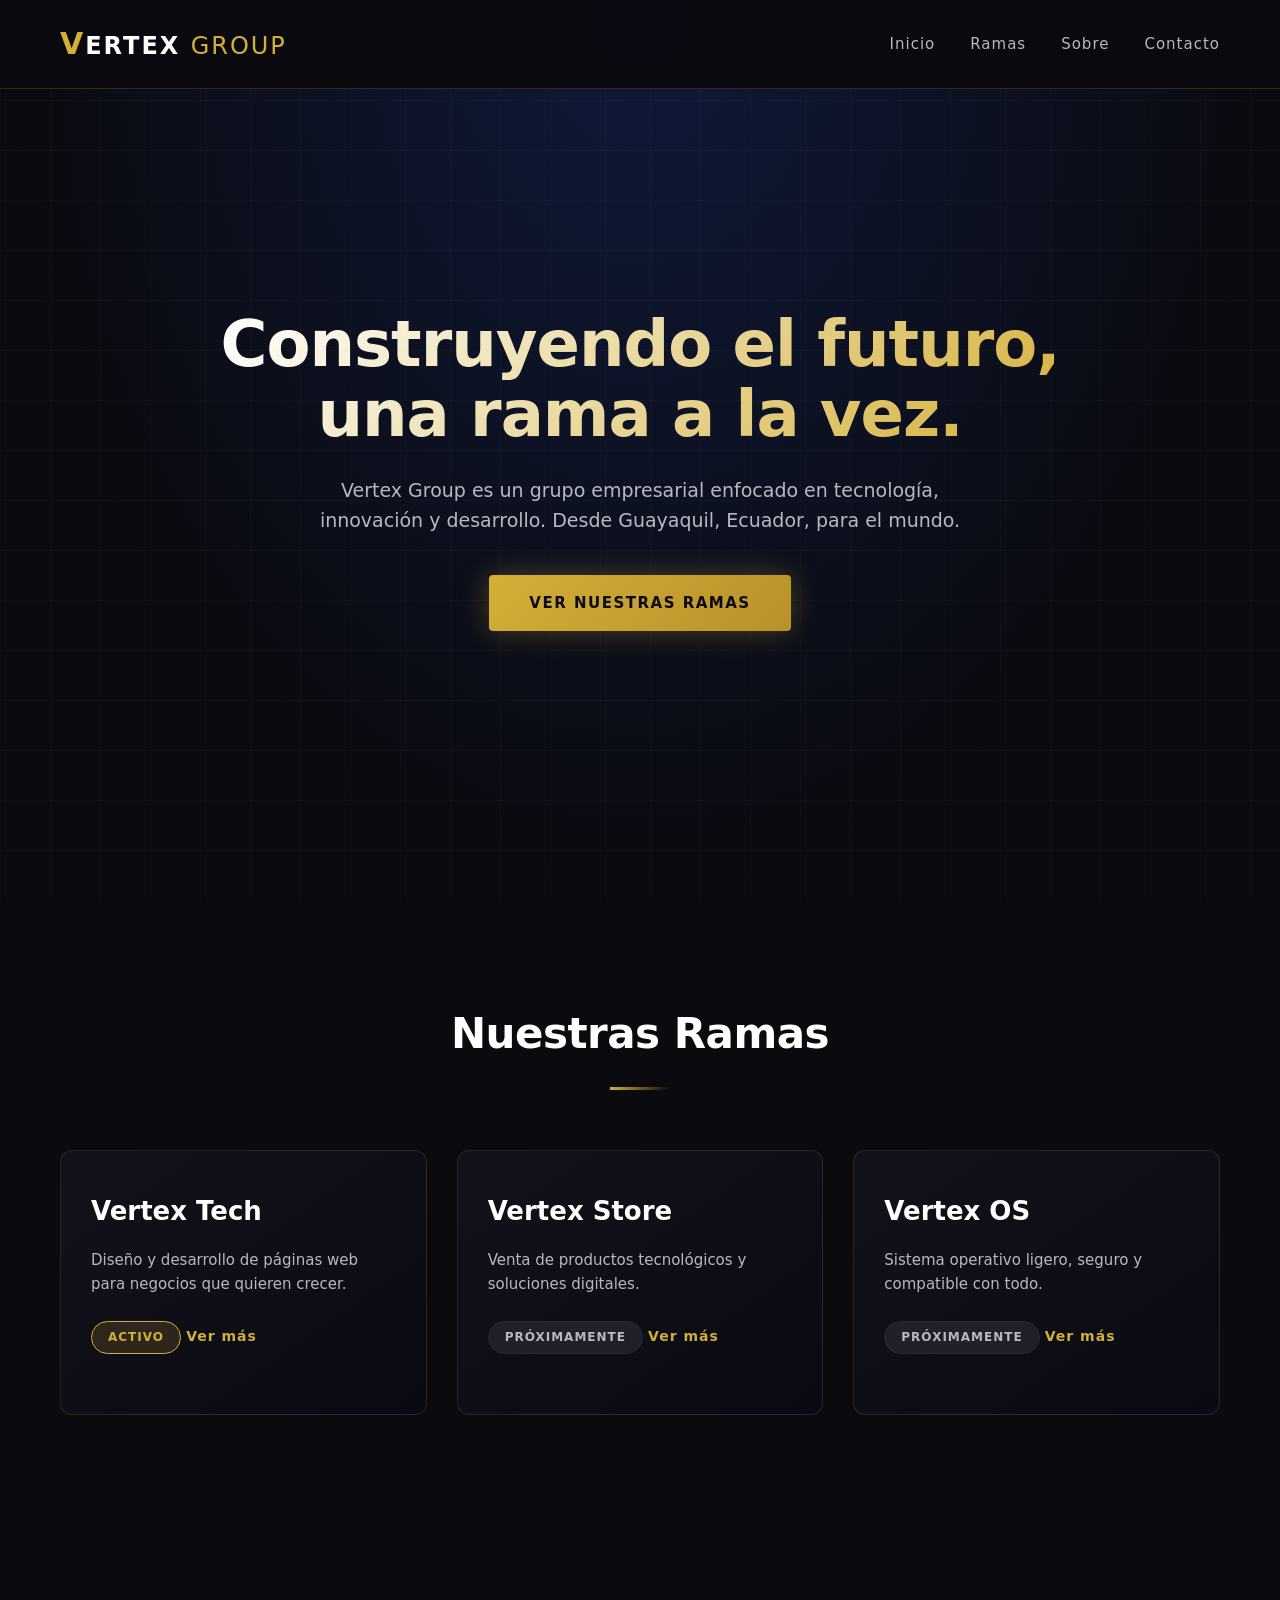
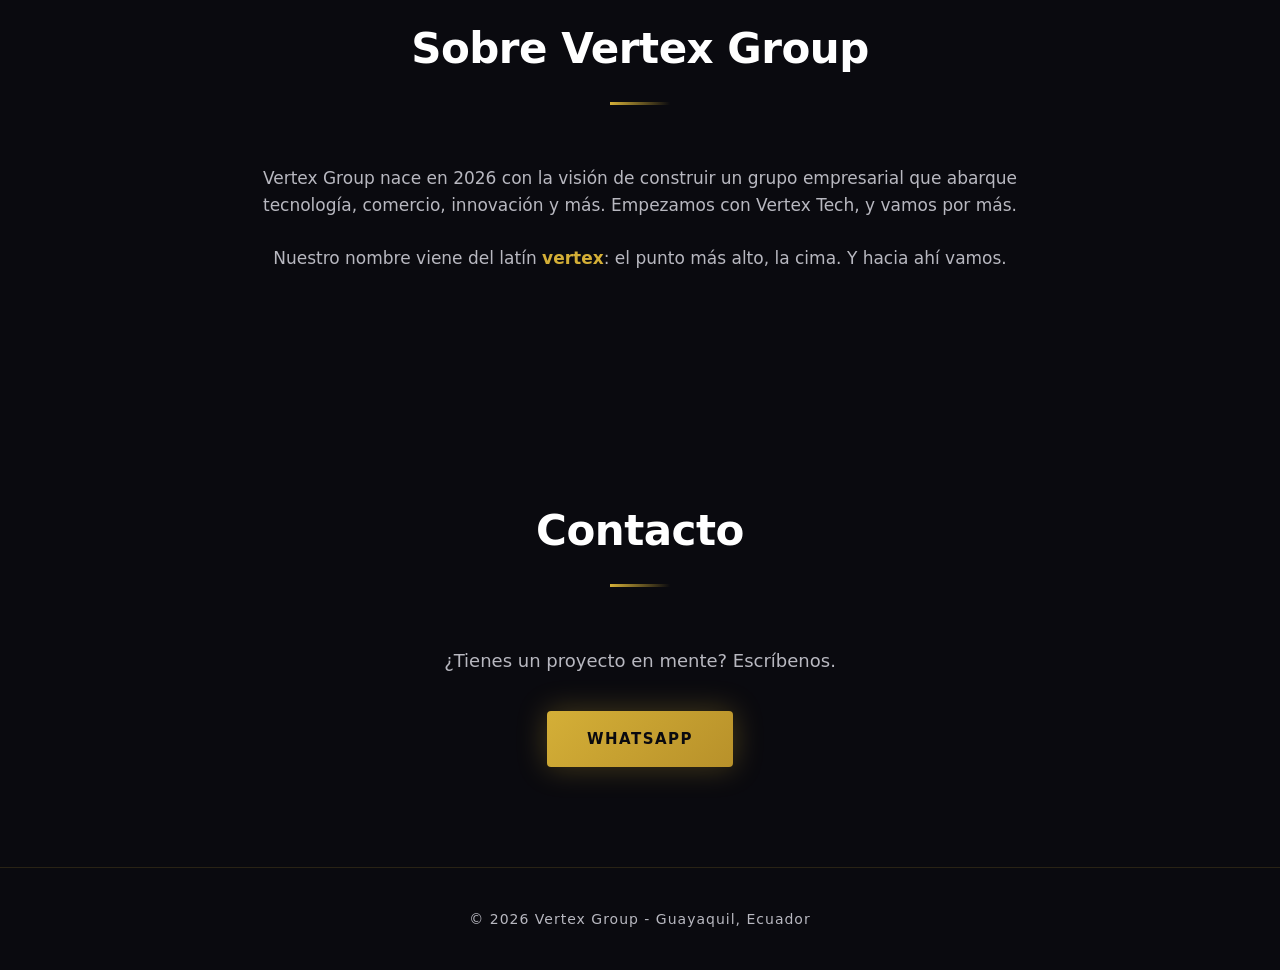
==== index.html @ 962e8bd1 "Primera version de Vertex Group" ====
<!DOCTYPE html>
<html lang="es">
<head>
    <meta charset="UTF-8">
    <meta name="viewport" content="width=device-width, initial-scale=1.0">
    <title>Vertex Group | Tecnología, Innovación y Futuro</title>
    <link rel="stylesheet" href="style.css">
</head>
<body>

    <header>
        <div class="logo">
            <span class="v">V</span>ERTEX <span class="group">GROUP</span>
        </div>
        <nav>
            <a href="#inicio">Inicio</a>
            <a href="#ramas">Ramas</a>
            <a href="#sobre">Sobre</a>
            <a href="#contacto">Contacto</a>
        </nav>
    </header>

    <section id="inicio" class="hero">
        <h1>Construyendo el futuro,<br>una rama a la vez.</h1>
        <p>Vertex Group es un grupo empresarial enfocado en tecnología, innovación y desarrollo. Desde Guayaquil, Ecuador, para el mundo.</p>
        <a href="#ramas" class="boton">Ver nuestras ramas</a>
    </section>

    <section id="ramas">
        <h2>Nuestras Ramas</h2>
        <div class="ramas-grid">

            <div class="rama">
                <h3>Vertex Tech</h3>
                <p>Diseño y desarrollo de páginas web para negocios que quieren crecer.</p>
                <span class="estado activo">Activo</span>
                <a href="vertex-tech/index.html" class="boton-rama">Ver más</a>
            </div>

            <div class="rama">
                <h3>Vertex Store</h3>
                <p>Venta de productos tecnológicos y soluciones digitales.</p>
                <span class="estado proximo">Próximamente</span>
                <a href="vertex-store/index.html" class="boton-rama">Ver más</a>
            </div>

            <div class="rama">
                <h3>Vertex OS</h3>
                <p>Sistema operativo ligero, seguro y compatible con todo.</p>
                <span class="estado proximo">Próximamente</span>
                <a href="vertex-os/index.html" class="boton-rama">Ver más</a>
            </div>

        </div>
    </section>

    <section id="sobre">
        <h2>Sobre Vertex Group</h2>
        <p>Vertex Group nace en 2026 con la visión de construir un grupo empresarial que abarque tecnología, comercio, innovación y más. Empezamos con Vertex Tech, y vamos por más.</p>
        <p>Nuestro nombre viene del latín <strong>vertex</strong>: el punto más alto, la cima. Y hacia ahí vamos.</p>
    </section>

    <section id="contacto">
        <h2>Contacto</h2>
        <p>¿Tienes un proyecto en mente? Escríbenos.</p>
        <a href="https://wa.me/0982679961" class="boton">WhatsApp</a>
    </section>

    <footer>
        <p>© 2026 Vertex Group - Guayaquil, Ecuador</p>
    </footer>

</body>
</html>
---- style.css ----
/* ===== RESET ===== */
* {
    margin: 0;
    padding: 0;
    box-sizing: border-box;
}

/* ===== VARIABLES ===== */
:root {
    --negro: #0a0a0f;
    --negro-suave: #12121a;
    --azul-oscuro: #0f1a3a;
    --dorado: #d4af37;
    --dorado-claro: #f0d264;
    --blanco: #ffffff;
    --gris: #b8b8c0;
    --gris-oscuro: #2a2a35;
}

/* ===== BASE ===== */
body {
    font-family: 'Segoe UI', system-ui, -apple-system, sans-serif;
    background-color: var(--negro);
    color: var(--blanco);
    line-height: 1.6;
    overflow-x: hidden;
}

html {
    scroll-behavior: smooth;
}

/* ===== HEADER ===== */
header {
    position: fixed;
    top: 0;
    left: 0;
    width: 100%;
    display: flex;
    justify-content: space-between;
    align-items: center;
    padding: 20px 60px;
    background-color: rgba(10, 10, 15, 0.95);
    backdrop-filter: blur(10px);
    border-bottom: 1px solid rgba(212, 175, 55, 0.2);
    z-index: 1000;
}

.logo {
    font-size: 24px;
    font-weight: 700;
    letter-spacing: 2px;
    color: var(--blanco);
}

.logo .v {
    color: var(--dorado);
    font-size: 30px;
}

.logo .group {
    color: var(--dorado);
    font-weight: 300;
}

nav {
    display: flex;
    gap: 35px;
}

nav a {
    color: var(--gris);
    text-decoration: none;
    font-size: 15px;
    font-weight: 500;
    letter-spacing: 1px;
    transition: color 0.3s;
    position: relative;
}

nav a:hover {
    color: var(--dorado);
}

nav a::after {
    content: '';
    position: absolute;
    bottom: -5px;
    left: 0;
    width: 0;
    height: 2px;
    background-color: var(--dorado);
    transition: width 0.3s;
}

nav a:hover::after {
    width: 100%;
}

/* ===== HERO ===== */
.hero {
    min-height: 100vh;
    display: flex;
    flex-direction: column;
    justify-content: center;
    align-items: center;
    text-align: center;
    padding: 120px 20px 80px;
    background: radial-gradient(ellipse at center top, var(--azul-oscuro) 0%, var(--negro) 70%);
    position: relative;
}

.hero::before {
    content: '';
    position: absolute;
    top: 0;
    left: 0;
    width: 100%;
    height: 100%;
    background-image: 
        linear-gradient(rgba(212, 175, 55, 0.03) 1px, transparent 1px),
        linear-gradient(90deg, rgba(212, 175, 55, 0.03) 1px, transparent 1px);
    background-size: 50px 50px;
    pointer-events: none;
}

.hero h1 {
    font-size: 64px;
    font-weight: 800;
    line-height: 1.1;
    letter-spacing: -1px;
    margin-bottom: 25px;
    background: linear-gradient(135deg, #ffffff 0%, #d4af37 100%);
    -webkit-background-clip: text;
    -webkit-text-fill-color: transparent;
    background-clip: text;
}

.hero p {
    font-size: 19px;
    color: var(--gris);
    max-width: 700px;
    margin-bottom: 40px;
}

/* ===== BOTONES ===== */
.boton {
    display: inline-block;
    padding: 16px 40px;
    background: linear-gradient(135deg, var(--dorado) 0%, #b8912a 100%);
    color: var(--negro);
    text-decoration: none;
    font-weight: 700;
    font-size: 15px;
    letter-spacing: 1.5px;
    text-transform: uppercase;
    border-radius: 4px;
    transition: all 0.3s;
    box-shadow: 0 0 30px rgba(212, 175, 55, 0.3);
}

.boton:hover {
    transform: translateY(-3px);
    box-shadow: 0 10px 40px rgba(212, 175, 55, 0.5);
}

/* ===== SECCIONES ===== */
section {
    padding: 100px 60px;
    max-width: 1300px;
    margin: 0 auto;
}

section h2 {
    font-size: 42px;
    font-weight: 800;
    margin-bottom: 60px;
    text-align: center;
    letter-spacing: -0.5px;
    position: relative;
    display: inline-block;
    width: 100%;
}

section h2::after {
    content: '';
    display: block;
    width: 60px;
    height: 3px;
    background: linear-gradient(90deg, var(--dorado), transparent);
    margin: 20px auto 0;
}

/* ===== RAMAS ===== */
.ramas-grid {
    display: grid;
    grid-template-columns: repeat(auto-fit, minmax(300px, 1fr));
    gap: 30px;
}

.rama {
    background: linear-gradient(145deg, var(--negro-suave) 0%, #0a0a14 100%);
    border: 1px solid rgba(212, 175, 55, 0.15);
    border-radius: 12px;
    padding: 40px 30px;
    transition: all 0.4s;
    position: relative;
    overflow: hidden;
}

.rama::before {
    content: '';
    position: absolute;
    top: 0;
    left: 0;
    width: 100%;
    height: 3px;
    background: linear-gradient(90deg, transparent, var(--dorado), transparent);
    opacity: 0;
    transition: opacity 0.4s;
}

.rama:hover {
    transform: translateY(-8px);
    border-color: rgba(212, 175, 55, 0.5);
    box-shadow: 0 20px 60px rgba(212, 175, 55, 0.15);
}

.rama:hover::before {
    opacity: 1;
}

.rama h3 {
    font-size: 26px;
    font-weight: 700;
    margin-bottom: 15px;
    color: var(--blanco);
}

.rama p {
    color: var(--gris);
    margin-bottom: 25px;
    font-size: 15px;
}

.estado {
    display: inline-block;
    padding: 6px 16px;
    border-radius: 20px;
    font-size: 12px;
    font-weight: 700;
    letter-spacing: 1px;
    text-transform: uppercase;
    margin-bottom: 20px;
}

.estado.activo {
    background-color: rgba(212, 175, 55, 0.15);
    color: var(--dorado);
    border: 1px solid var(--dorado);
}

.estado.proximo {
    background-color: rgba(184, 184, 192, 0.1);
    color: var(--gris);
    border: 1px solid var(--gris-oscuro);
}

.boton-rama {
    display: inline-block;
    color: var(--dorado);
    text-decoration: none;
    font-weight: 600;
    font-size: 14px;
    letter-spacing: 1px;
    transition: all 0.3s;
}

.boton-rama:hover {
    color: var(--dorado-claro);
    transform: translateX(5px);
}

/* ===== SOBRE ===== */
#sobre {
    text-align: center;
}

#sobre p {
    max-width: 800px;
    margin: 0 auto 25px;
    font-size: 17px;
    color: var(--gris);
}

#sobre strong {
    color: var(--dorado);
}

/* ===== CONTACTO ===== */
#contacto {
    text-align: center;
}

#contacto p {
    font-size: 18px;
    color: var(--gris);
    margin-bottom: 35px;
}

/* ===== FOOTER ===== */
footer {
    text-align: center;
    padding: 40px 20px;
    border-top: 1px solid rgba(212, 175, 55, 0.15);
    color: var(--gris);
    font-size: 14px;
    letter-spacing: 1px;
}

/* ===== RESPONSIVE ===== */
@media (max-width: 768px) {
    header {
        padding: 15px 20px;
        flex-direction: column;
        gap: 15px;
    }

    nav {
        gap: 20px;
    }

    nav a {
        font-size: 13px;
    }

    .hero h1 {
        font-size: 38px;
    }

    .hero p {
        font-size: 16px;
    }

    section {
        padding: 70px 20px;
    }

    section h2 {
        font-size: 30px;
        margin-bottom: 40px;
    }

    .boton {
        padding: 14px 30px;
        font-size: 13px;
    }
}
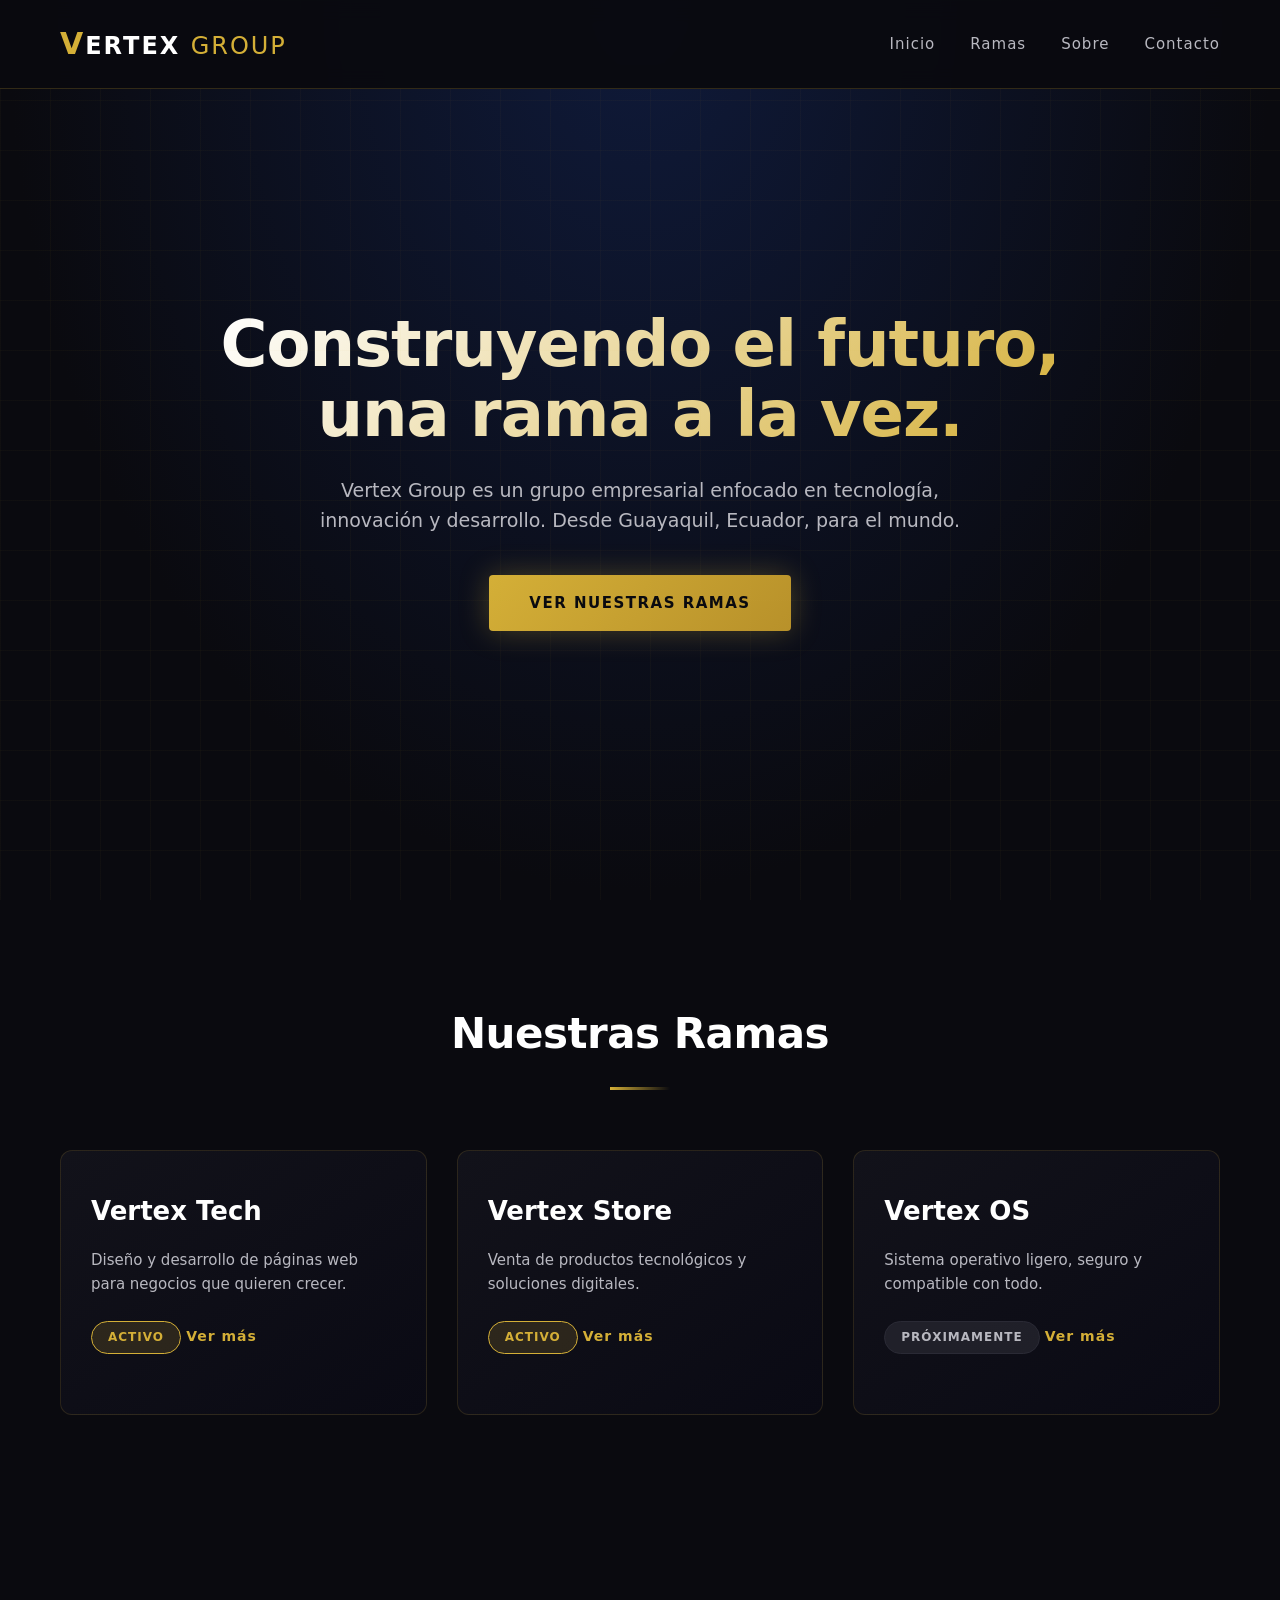
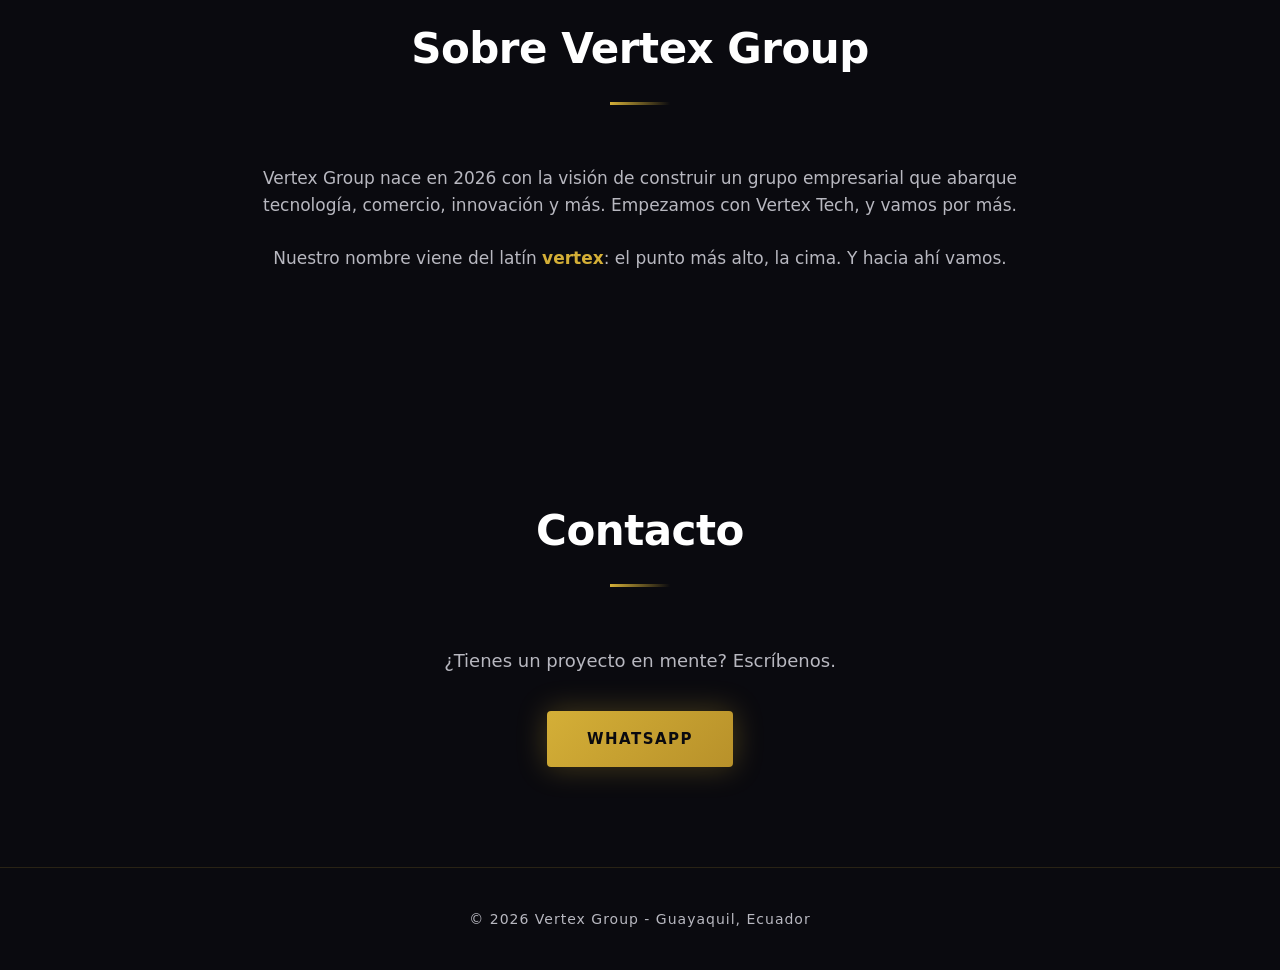
==== commit 58ff25c7: "Update index.html" ====
--- a/index.html
+++ b/index.html
@@ -40,7 +40,7 @@
             <div class="rama">
                 <h3>Vertex Store</h3>
                 <p>Venta de productos tecnológicos y soluciones digitales.</p>
-                <span class="estado proximo">Próximamente</span>
+                <span class="estado activo">Activo</span>
                 <a href="vertex-store/index.html" class="boton-rama">Ver más</a>
             </div>
 
@@ -63,7 +63,7 @@
     <section id="contacto">
         <h2>Contacto</h2>
         <p>¿Tienes un proyecto en mente? Escríbenos.</p>
-        <a href="https://wa.me/0982679961" class="boton">WhatsApp</a>
+        <a href="https://wa.me/593982679961" class="boton">WhatsApp</a>
     </section>
 
     <footer>
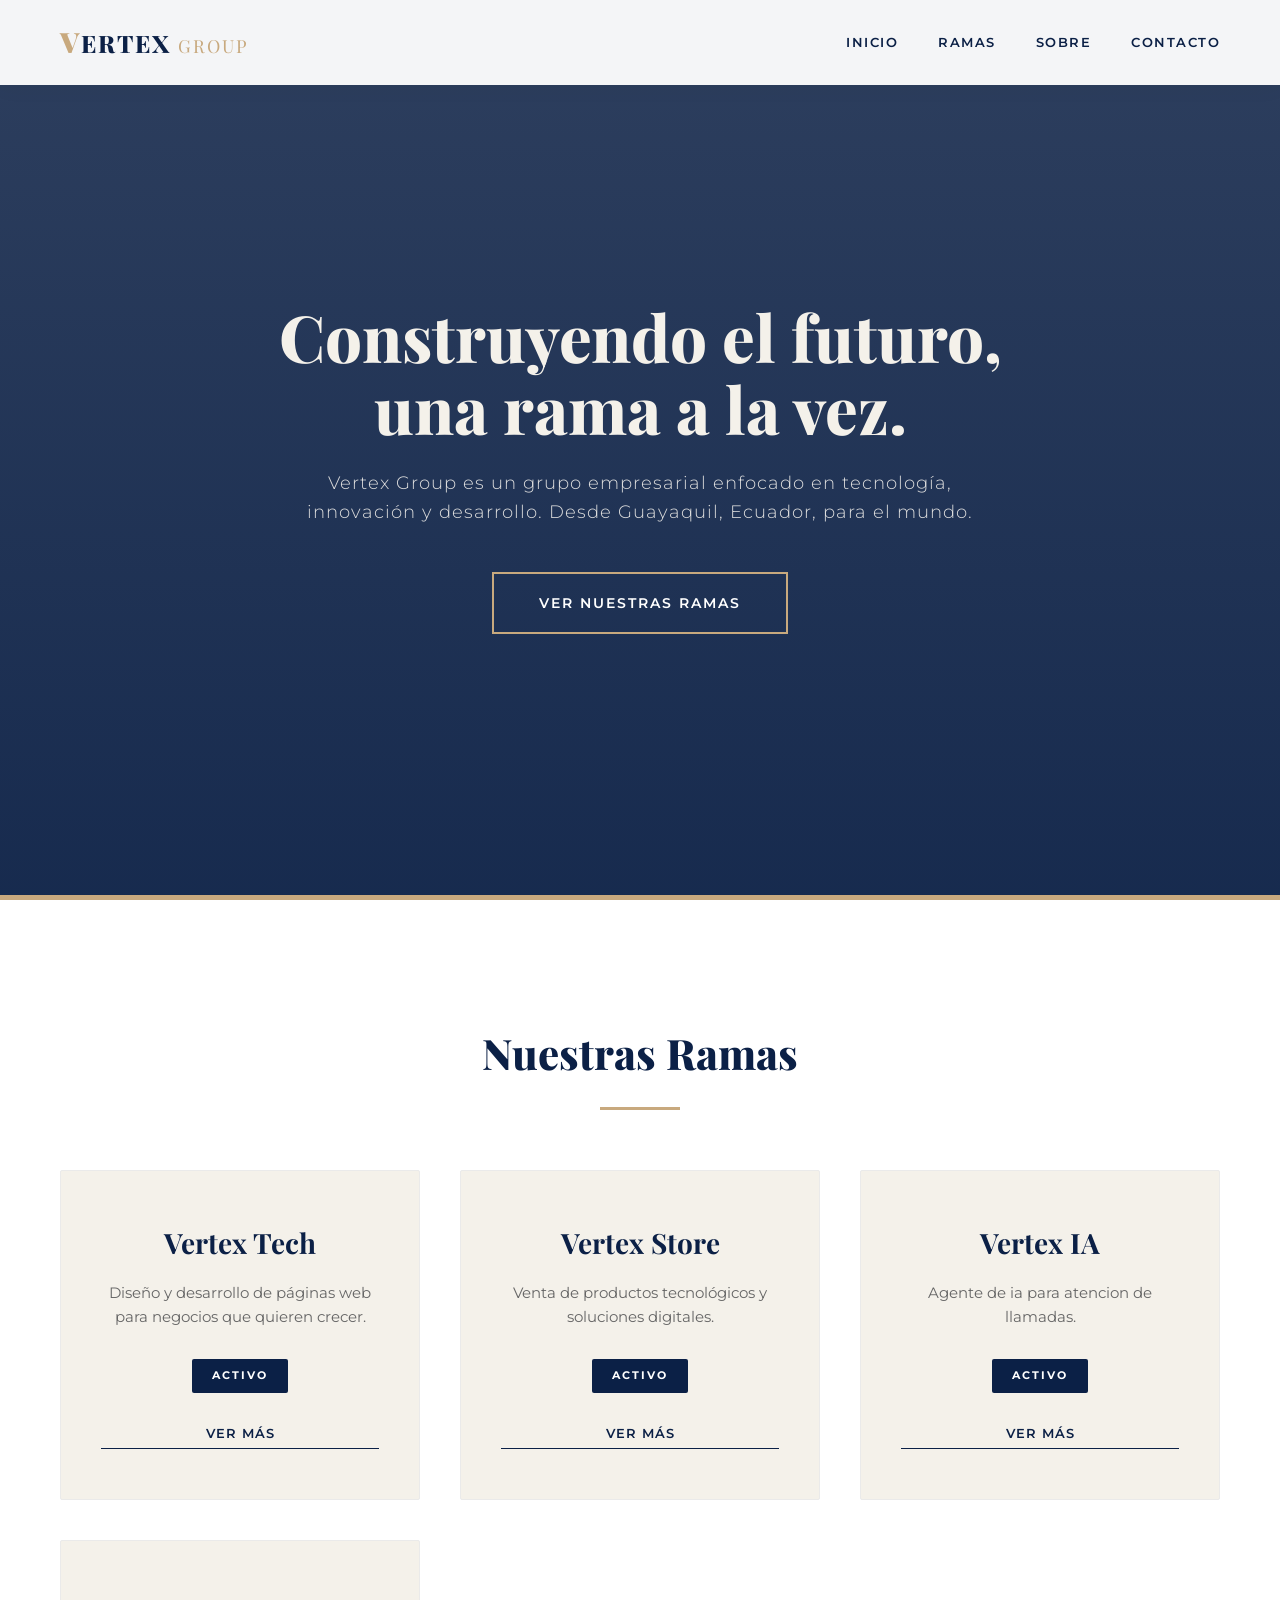
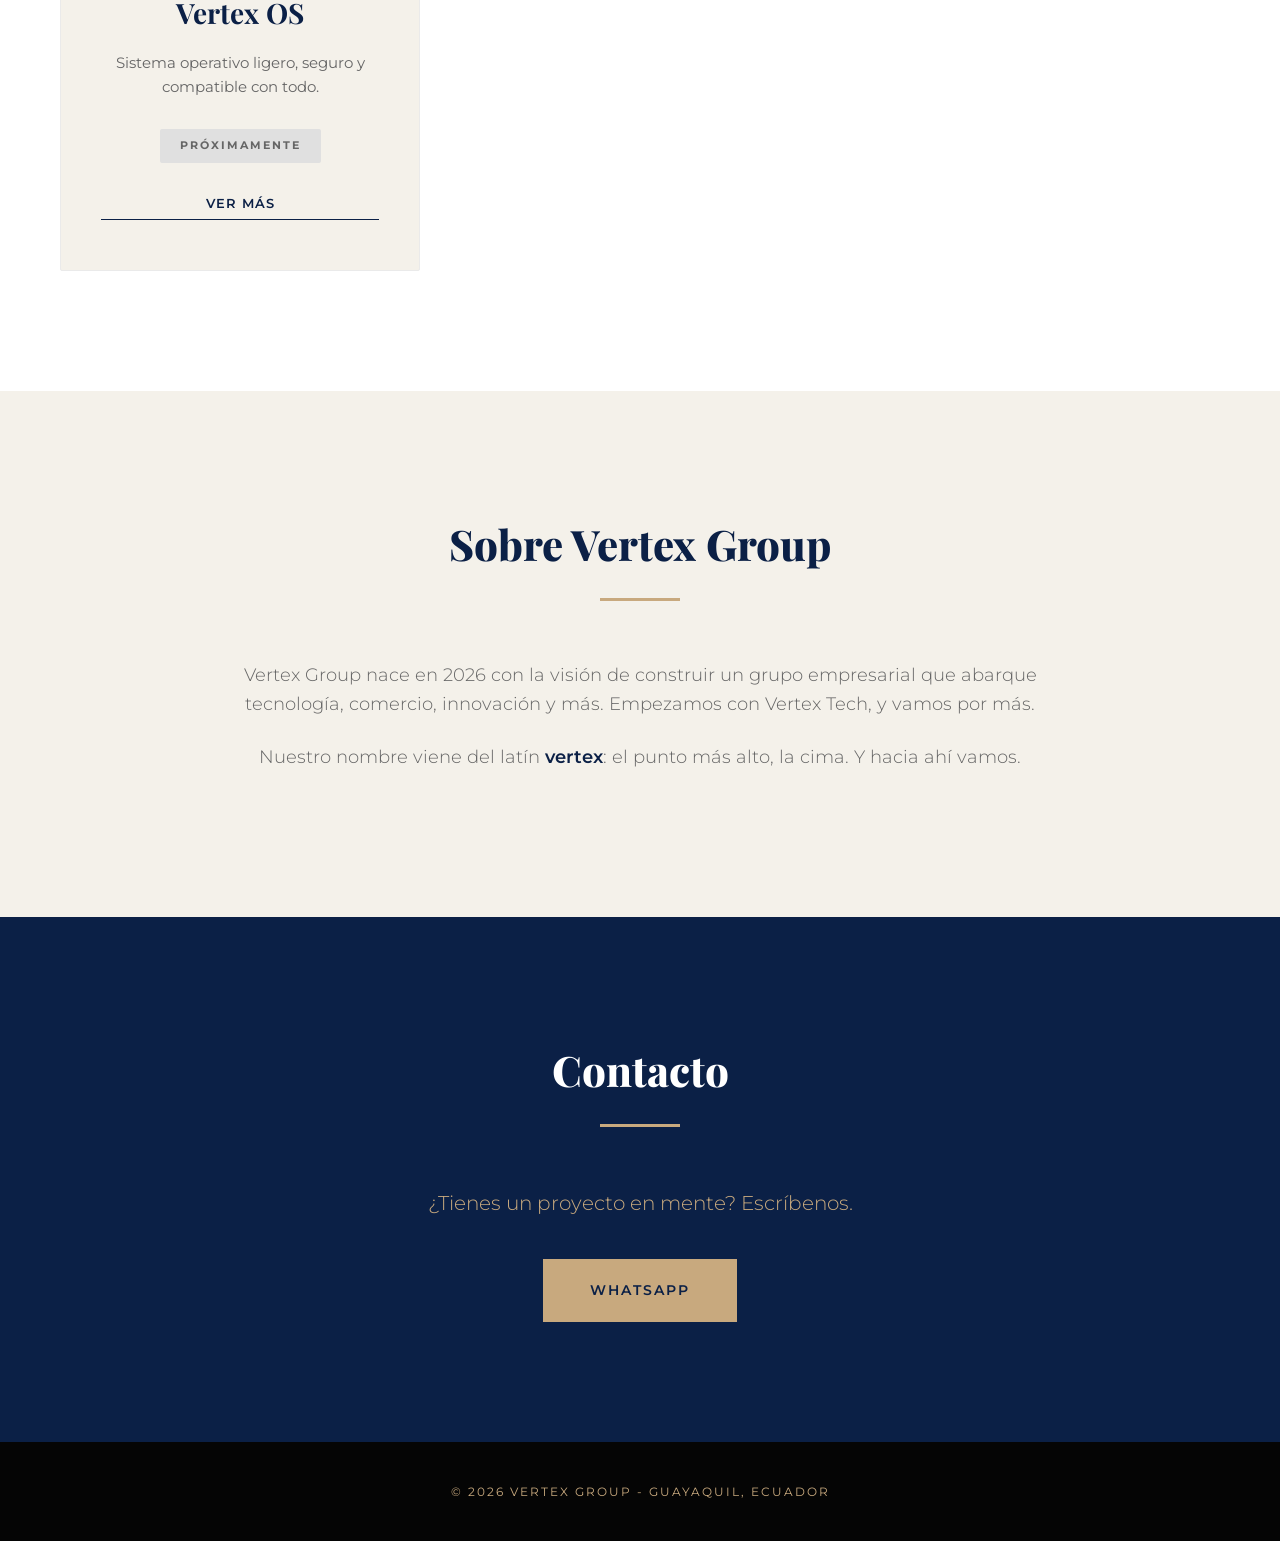
==== commit 059622b1: "Update index.html" ====
--- a/index.html
+++ b/index.html
@@ -5,6 +5,7 @@
     <meta name="viewport" content="width=device-width, initial-scale=1.0">
     <title>Vertex Group | Tecnología, Innovación y Futuro</title>
     <link rel="stylesheet" href="style.css">
+    <link rel="icon" href="icono.png">
 </head>
 <body>
 
@@ -45,6 +46,13 @@
             </div>
 
             <div class="rama">
+                <h3>Vertex IA</h3>
+                <p>Agente de ia para atencion de llamadas.</p>
+                <span class="estado activo">Activo</span>
+                <a href="vertex-IA/index.html" class="boton-rama">Ver más</a>
+            </div>
+
+            <div class="rama">
                 <h3>Vertex OS</h3>
                 <p>Sistema operativo ligero, seguro y compatible con todo.</p>
                 <span class="estado proximo">Próximamente</span>
--- a/style.css
+++ b/style.css
@@ -1,358 +1,104 @@
-/* ===== RESET ===== */
-* {
-    margin: 0;
-    padding: 0;
-    box-sizing: border-box;
+@import url('https://fonts.googleapis.com/css2?family=Montserrat:wght@300;400;600;700&family=Playfair+Display:ital,wght@0,600;0,800;1,600&display=swap');
+
+:root {
+    --fondo-crema: #f4f1ea;
+    --blanco-puro: #ffffff;
+    --azul-marino: #0b2046;
+    --dorado-camel: #c8a97e;
+    --negro-elegante: #050505;
+    --gris-texto: #666666;
 }
 
-/* ===== VARIABLES ===== */
-:root {
-    --negro: #0a0a0f;
-    --negro-suave: #12121a;
-    --azul-oscuro: #0f1a3a;
-    --dorado: #d4af37;
-    --dorado-claro: #f0d264;
-    --blanco: #ffffff;
-    --gris: #b8b8c0;
-    --gris-oscuro: #2a2a35;
-}
+* { margin: 0; padding: 0; box-sizing: border-box; }
 
-/* ===== BASE ===== */
 body {
-    font-family: 'Segoe UI', system-ui, -apple-system, sans-serif;
-    background-color: var(--negro);
-    color: var(--blanco);
+    font-family: 'Montserrat', sans-serif;
+    background-color: var(--fondo-crema);
+    color: var(--gris-texto);
     line-height: 1.6;
     overflow-x: hidden;
 }
 
-html {
-    scroll-behavior: smooth;
-}
+html { scroll-behavior: smooth; }
 
 /* ===== HEADER ===== */
 header {
-    position: fixed;
-    top: 0;
-    left: 0;
-    width: 100%;
-    display: flex;
-    justify-content: space-between;
-    align-items: center;
+    position: fixed; top: 0; left: 0; width: 100%;
+    display: flex; justify-content: space-between; align-items: center;
     padding: 20px 60px;
-    background-color: rgba(10, 10, 15, 0.95);
+    background-color: rgba(255, 255, 255, 0.95);
     backdrop-filter: blur(10px);
-    border-bottom: 1px solid rgba(212, 175, 55, 0.2);
+    box-shadow: 0 2px 20px rgba(0, 0, 0, 0.05);
     z-index: 1000;
 }
 
-.logo {
-    font-size: 24px;
-    font-weight: 700;
-    letter-spacing: 2px;
-    color: var(--blanco);
+.logo { font-size: 24px; font-family: 'Playfair Display', serif; font-weight: 800; letter-spacing: 2px; color: var(--azul-marino); }
+.logo .v { color: var(--dorado-camel); font-size: 28px; font-weight: 900; }
+.logo .group { color: var(--dorado-camel); font-weight: 300; font-size: 18px; }
+
+nav { display: flex; gap: 40px; }
+nav a {
+    color: var(--azul-marino); text-decoration: none; font-size: 13px;
+    font-weight: 600; letter-spacing: 1.5px; text-transform: uppercase; transition: color 0.3s;
 }
-
-.logo .v {
-    color: var(--dorado);
-    font-size: 30px;
-}
-
-.logo .group {
-    color: var(--dorado);
-    font-weight: 300;
-}
-
-nav {
-    display: flex;
-    gap: 35px;
-}
-
-nav a {
-    color: var(--gris);
-    text-decoration: none;
-    font-size: 15px;
-    font-weight: 500;
-    letter-spacing: 1px;
-    transition: color 0.3s;
-    position: relative;
-}
-
-nav a:hover {
-    color: var(--dorado);
-}
-
-nav a::after {
-    content: '';
-    position: absolute;
-    bottom: -5px;
-    left: 0;
-    width: 0;
-    height: 2px;
-    background-color: var(--dorado);
-    transition: width 0.3s;
-}
-
-nav a:hover::after {
-    width: 100%;
-}
+nav a:hover { color: var(--dorado-camel); }
 
 /* ===== HERO ===== */
 .hero {
-    min-height: 100vh;
-    display: flex;
-    flex-direction: column;
-    justify-content: center;
-    align-items: center;
-    text-align: center;
-    padding: 120px 20px 80px;
-    background: radial-gradient(ellipse at center top, var(--azul-oscuro) 0%, var(--negro) 70%);
-    position: relative;
+    min-height: 100vh; display: flex; flex-direction: column; justify-content: center; align-items: center;
+    text-align: center; padding: 120px 20px 80px;
+    background: linear-gradient(rgba(11, 32, 70, 0.85), rgba(11, 32, 70, 0.95)), url('https://images.unsplash.com/photo-1451187580459-43490279c0fa?q=80&w=1920&auto=format&fit=crop') center/cover;
+    color: var(--blanco-puro); border-bottom: 5px solid var(--dorado-camel);
 }
-
-.hero::before {
-    content: '';
-    position: absolute;
-    top: 0;
-    left: 0;
-    width: 100%;
-    height: 100%;
-    background-image: 
-        linear-gradient(rgba(212, 175, 55, 0.03) 1px, transparent 1px),
-        linear-gradient(90deg, rgba(212, 175, 55, 0.03) 1px, transparent 1px);
-    background-size: 50px 50px;
-    pointer-events: none;
-}
-
-.hero h1 {
-    font-size: 64px;
-    font-weight: 800;
-    line-height: 1.1;
-    letter-spacing: -1px;
-    margin-bottom: 25px;
-    background: linear-gradient(135deg, #ffffff 0%, #d4af37 100%);
-    -webkit-background-clip: text;
-    -webkit-text-fill-color: transparent;
-    background-clip: text;
-}
-
-.hero p {
-    font-size: 19px;
-    color: var(--gris);
-    max-width: 700px;
-    margin-bottom: 40px;
-}
+.hero h1 { font-size: 65px; font-family: 'Playfair Display', serif; font-weight: 800; line-height: 1.1; margin-bottom: 25px; color: var(--fondo-crema); max-width: 900px; }
+.hero p { font-size: 18px; font-weight: 300; color: #ddd; max-width: 700px; margin-bottom: 45px; letter-spacing: 1px; }
 
 /* ===== BOTONES ===== */
 .boton {
-    display: inline-block;
-    padding: 16px 40px;
-    background: linear-gradient(135deg, var(--dorado) 0%, #b8912a 100%);
-    color: var(--negro);
-    text-decoration: none;
-    font-weight: 700;
-    font-size: 15px;
-    letter-spacing: 1.5px;
-    text-transform: uppercase;
-    border-radius: 4px;
-    transition: all 0.3s;
-    box-shadow: 0 0 30px rgba(212, 175, 55, 0.3);
+    display: inline-block; padding: 18px 45px; background: transparent; color: var(--blanco-puro);
+    border: 2px solid var(--dorado-camel); text-decoration: none; font-weight: 600;
+    font-size: 14px; letter-spacing: 2px; text-transform: uppercase; transition: all 0.4s;
 }
-
-.boton:hover {
-    transform: translateY(-3px);
-    box-shadow: 0 10px 40px rgba(212, 175, 55, 0.5);
-}
+.boton:hover { background: var(--dorado-camel); color: var(--azul-marino); box-shadow: 0 10px 30px rgba(200, 169, 126, 0.3); }
 
 /* ===== SECCIONES ===== */
-section {
-    padding: 100px 60px;
-    max-width: 1300px;
-    margin: 0 auto;
-}
-
-section h2 {
-    font-size: 42px;
-    font-weight: 800;
-    margin-bottom: 60px;
-    text-align: center;
-    letter-spacing: -0.5px;
-    position: relative;
-    display: inline-block;
-    width: 100%;
-}
-
-section h2::after {
-    content: '';
-    display: block;
-    width: 60px;
-    height: 3px;
-    background: linear-gradient(90deg, var(--dorado), transparent);
-    margin: 20px auto 0;
-}
+section { padding: 120px 60px; max-width: 1300px; margin: 0 auto; }
+section h2 { font-size: 42px; font-family: 'Playfair Display', serif; font-weight: 800; margin-bottom: 60px; text-align: center; color: var(--azul-marino); }
+section h2::after { content: ''; display: block; width: 80px; height: 3px; background: var(--dorado-camel); margin: 20px auto 0; }
 
 /* ===== RAMAS ===== */
-.ramas-grid {
-    display: grid;
-    grid-template-columns: repeat(auto-fit, minmax(300px, 1fr));
-    gap: 30px;
-}
-
-.rama {
-    background: linear-gradient(145deg, var(--negro-suave) 0%, #0a0a14 100%);
-    border: 1px solid rgba(212, 175, 55, 0.15);
-    border-radius: 12px;
-    padding: 40px 30px;
-    transition: all 0.4s;
-    position: relative;
-    overflow: hidden;
-}
-
-.rama::before {
-    content: '';
-    position: absolute;
-    top: 0;
-    left: 0;
-    width: 100%;
-    height: 3px;
-    background: linear-gradient(90deg, transparent, var(--dorado), transparent);
-    opacity: 0;
-    transition: opacity 0.4s;
-}
-
-.rama:hover {
-    transform: translateY(-8px);
-    border-color: rgba(212, 175, 55, 0.5);
-    box-shadow: 0 20px 60px rgba(212, 175, 55, 0.15);
-}
-
-.rama:hover::before {
-    opacity: 1;
-}
-
-.rama h3 {
-    font-size: 26px;
-    font-weight: 700;
-    margin-bottom: 15px;
-    color: var(--blanco);
-}
-
-.rama p {
-    color: var(--gris);
-    margin-bottom: 25px;
-    font-size: 15px;
-}
-
-.estado {
-    display: inline-block;
-    padding: 6px 16px;
-    border-radius: 20px;
-    font-size: 12px;
-    font-weight: 700;
-    letter-spacing: 1px;
-    text-transform: uppercase;
-    margin-bottom: 20px;
-}
-
-.estado.activo {
-    background-color: rgba(212, 175, 55, 0.15);
-    color: var(--dorado);
-    border: 1px solid var(--dorado);
-}
-
-.estado.proximo {
-    background-color: rgba(184, 184, 192, 0.1);
-    color: var(--gris);
-    border: 1px solid var(--gris-oscuro);
-}
-
-.boton-rama {
-    display: inline-block;
-    color: var(--dorado);
-    text-decoration: none;
-    font-weight: 600;
-    font-size: 14px;
-    letter-spacing: 1px;
-    transition: all 0.3s;
-}
-
-.boton-rama:hover {
-    color: var(--dorado-claro);
-    transform: translateX(5px);
-}
+#ramas { background-color: var(--blanco-puro); }
+.ramas-grid { display: grid; grid-template-columns: repeat(auto-fit, minmax(320px, 1fr)); gap: 40px; }
+.rama { background: var(--fondo-crema); border: 1px solid #eaeaea; border-radius: 2px; padding: 50px 40px; transition: all 0.4s; text-align: center; position: relative; }
+.rama::before { content: ''; position: absolute; bottom: 0; left: 0; width: 100%; height: 4px; background: var(--dorado-camel); transform: scaleX(0); transition: transform 0.4s; }
+.rama:hover { transform: translateY(-10px); box-shadow: 0 20px 40px rgba(11, 32, 70, 0.08); }
+.rama:hover::before { transform: scaleX(1); }
+.rama h3 { font-size: 28px; font-family: 'Playfair Display', serif; color: var(--azul-marino); margin-bottom: 15px; }
+.rama p { color: var(--gris-texto); margin-bottom: 30px; font-size: 15px; }
+.estado { display: inline-block; padding: 8px 20px; font-size: 11px; font-weight: 700; letter-spacing: 2px; text-transform: uppercase; margin-bottom: 30px; border-radius: 2px; }
+.estado.activo { background-color: var(--azul-marino); color: var(--blanco-puro); }
+.estado.proximo { background-color: #e0e0e0; color: #666; }
+.boton-rama { display: block; text-decoration: none; color: var(--azul-marino); font-weight: 600; font-size: 13px; letter-spacing: 1px; text-transform: uppercase; border-bottom: 1px solid var(--azul-marino); padding-bottom: 5px; transition: 0.3s; }
+.boton-rama:hover { color: var(--dorado-camel); border-color: var(--dorado-camel); }
 
 /* ===== SOBRE ===== */
-#sobre {
-    text-align: center;
-}
-
-#sobre p {
-    max-width: 800px;
-    margin: 0 auto 25px;
-    font-size: 17px;
-    color: var(--gris);
-}
-
-#sobre strong {
-    color: var(--dorado);
-}
+#sobre { text-align: center; background-color: var(--fondo-crema); }
+#sobre p { max-width: 800px; margin: 0 auto 25px; font-size: 18px; color: var(--gris-texto); font-weight: 300; }
+#sobre strong { color: var(--azul-marino); font-weight: 600; }
 
 /* ===== CONTACTO ===== */
-#contacto {
-    text-align: center;
-}
-
-#contacto p {
-    font-size: 18px;
-    color: var(--gris);
-    margin-bottom: 35px;
-}
+#contacto { text-align: center; background-color: var(--azul-marino); color: var(--blanco-puro); max-width: 100%; }
+#contacto h2 { color: var(--blanco-puro); }
+#contacto p { font-size: 20px; color: var(--dorado-camel); margin-bottom: 40px; font-weight: 300; }
+#contacto .boton { background: var(--dorado-camel); color: var(--azul-marino); border-color: var(--dorado-camel); }
+#contacto .boton:hover { background: transparent; color: var(--dorado-camel); }
 
 /* ===== FOOTER ===== */
-footer {
-    text-align: center;
-    padding: 40px 20px;
-    border-top: 1px solid rgba(212, 175, 55, 0.15);
-    color: var(--gris);
-    font-size: 14px;
-    letter-spacing: 1px;
+footer { text-align: center; padding: 40px 20px; background: var(--negro-elegante); color: var(--dorado-camel); font-size: 12px; letter-spacing: 2px; text-transform: uppercase; }
+
+@media (max-width: 768px) {
+    header { padding: 15px 20px; flex-direction: column; gap: 15px; }
+    nav { gap: 15px; flex-wrap: wrap; justify-content: center; }
+    .hero h1 { font-size: 38px; }
+    section { padding: 80px 20px; }
 }
-
-/* ===== RESPONSIVE ===== */
-@media (max-width: 768px) {
-    header {
-        padding: 15px 20px;
-        flex-direction: column;
-        gap: 15px;
-    }
-
-    nav {
-        gap: 20px;
-    }
-
-    nav a {
-        font-size: 13px;
-    }
-
-    .hero h1 {
-        font-size: 38px;
-    }
-
-    .hero p {
-        font-size: 16px;
-    }
-
-    section {
-        padding: 70px 20px;
-    }
-
-    section h2 {
-        font-size: 30px;
-        margin-bottom: 40px;
-    }
-
-    .boton {
-        padding: 14px 30px;
-        font-size: 13px;
-    }
-}
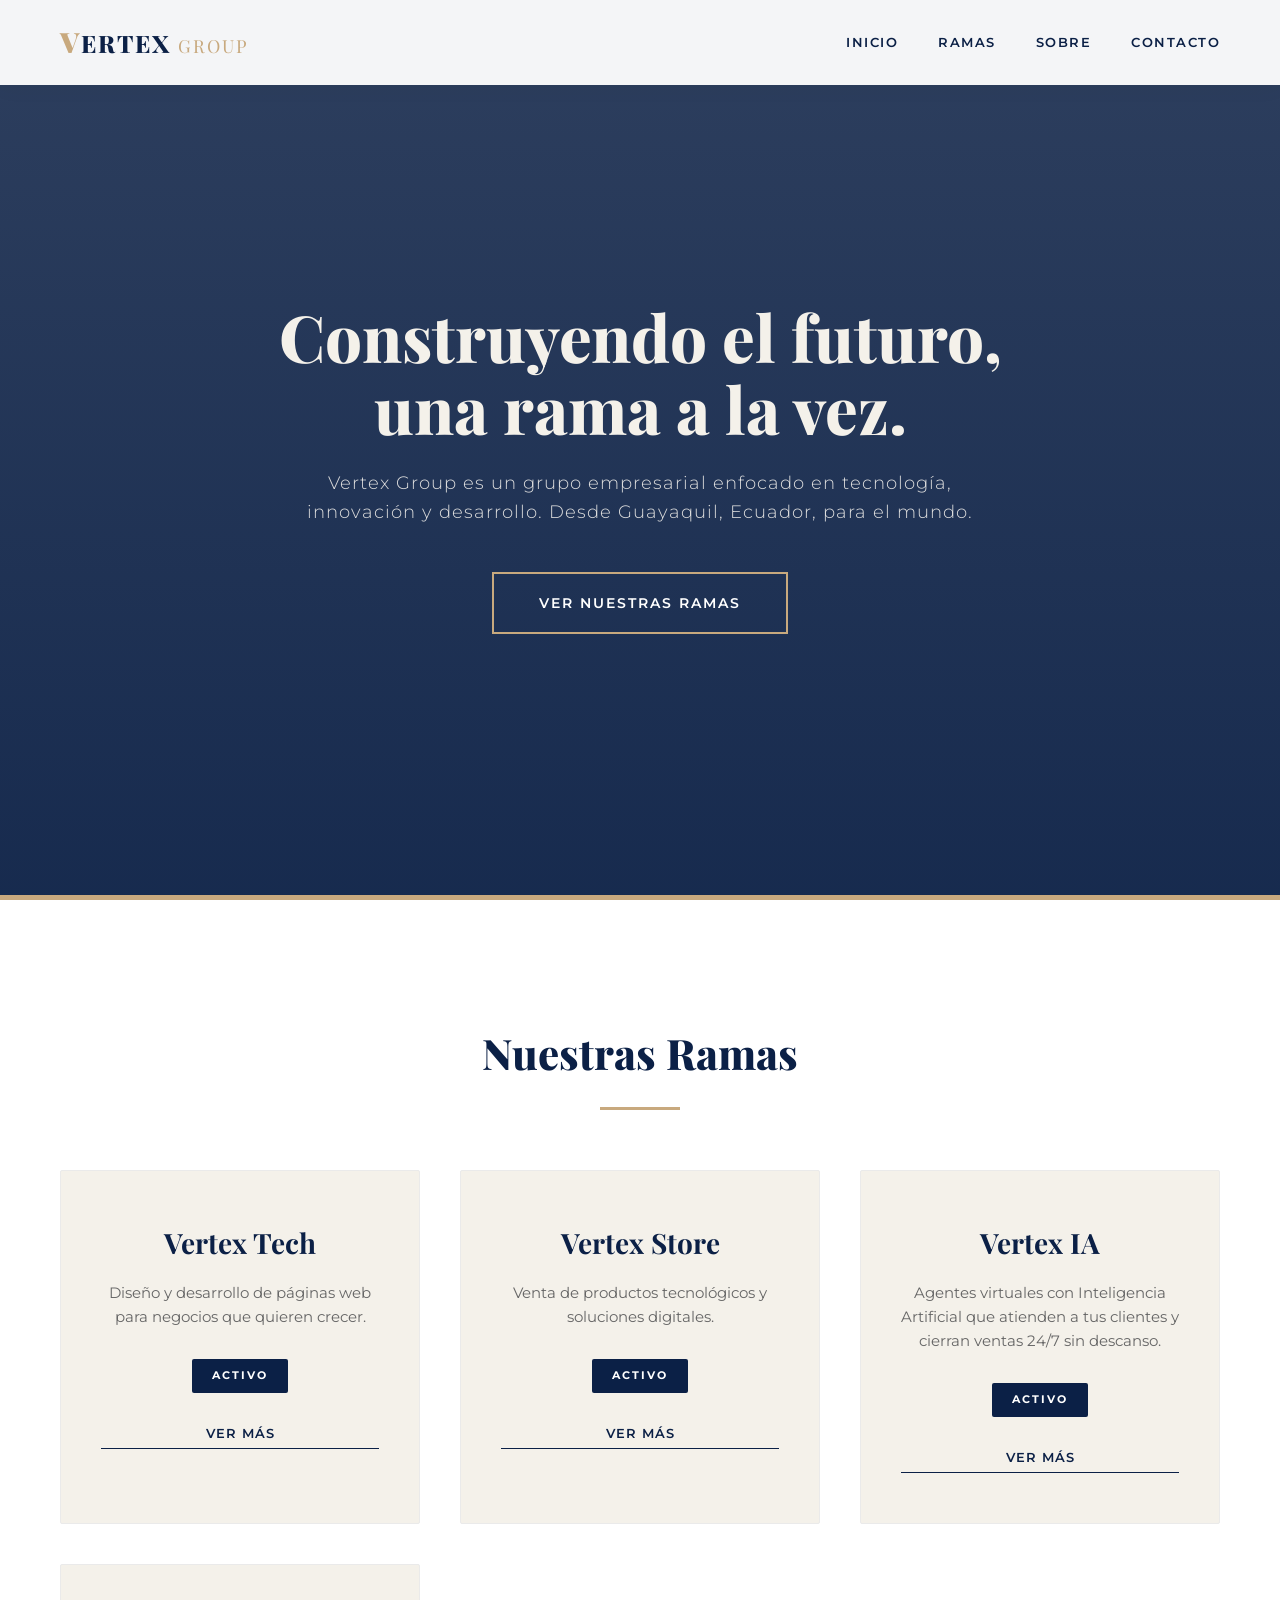
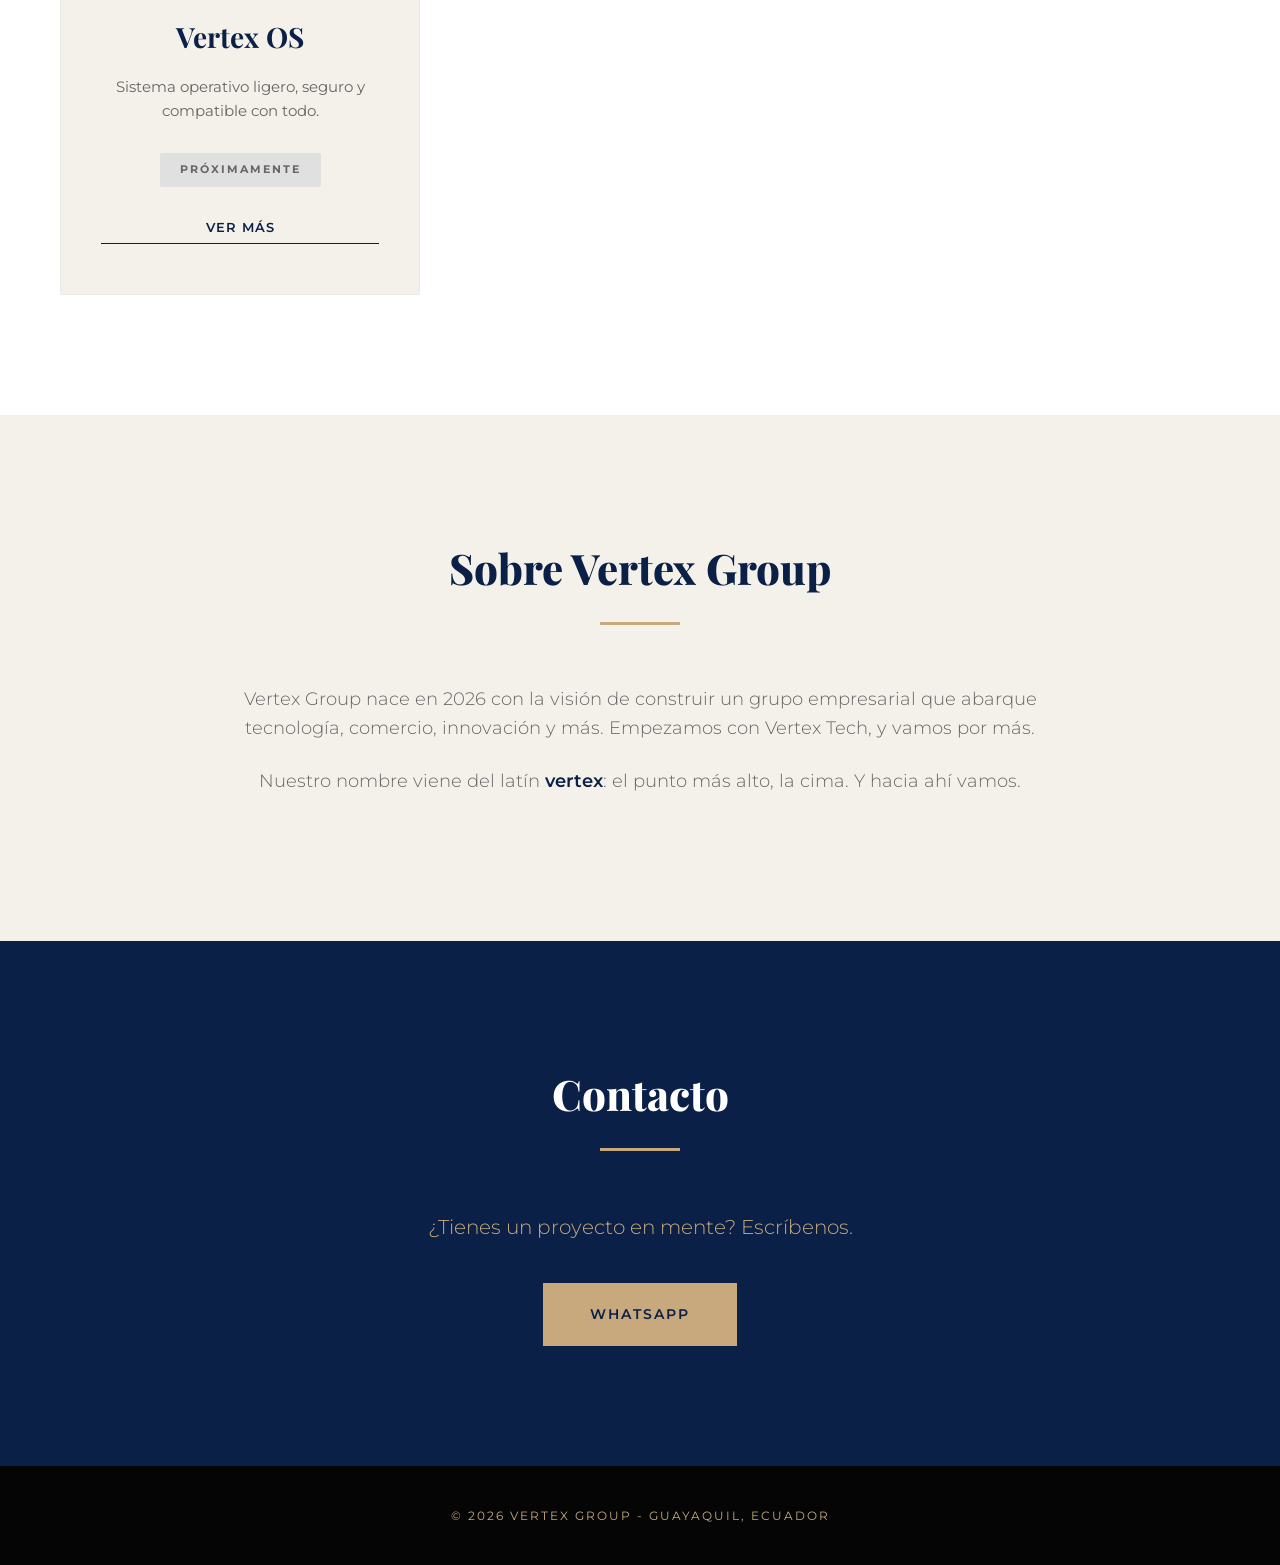
==== commit 888b1532: "Update index.html" ====
--- a/index.html
+++ b/index.html
@@ -47,7 +47,7 @@
 
             <div class="rama">
                 <h3>Vertex IA</h3>
-                <p>Agente de ia para atencion de llamadas.</p>
+                <p>Agentes virtuales con Inteligencia Artificial que atienden a tus clientes y cierran ventas 24/7 sin descanso.</p>
                 <span class="estado activo">Activo</span>
                 <a href="vertex-IA/index.html" class="boton-rama">Ver más</a>
             </div>
